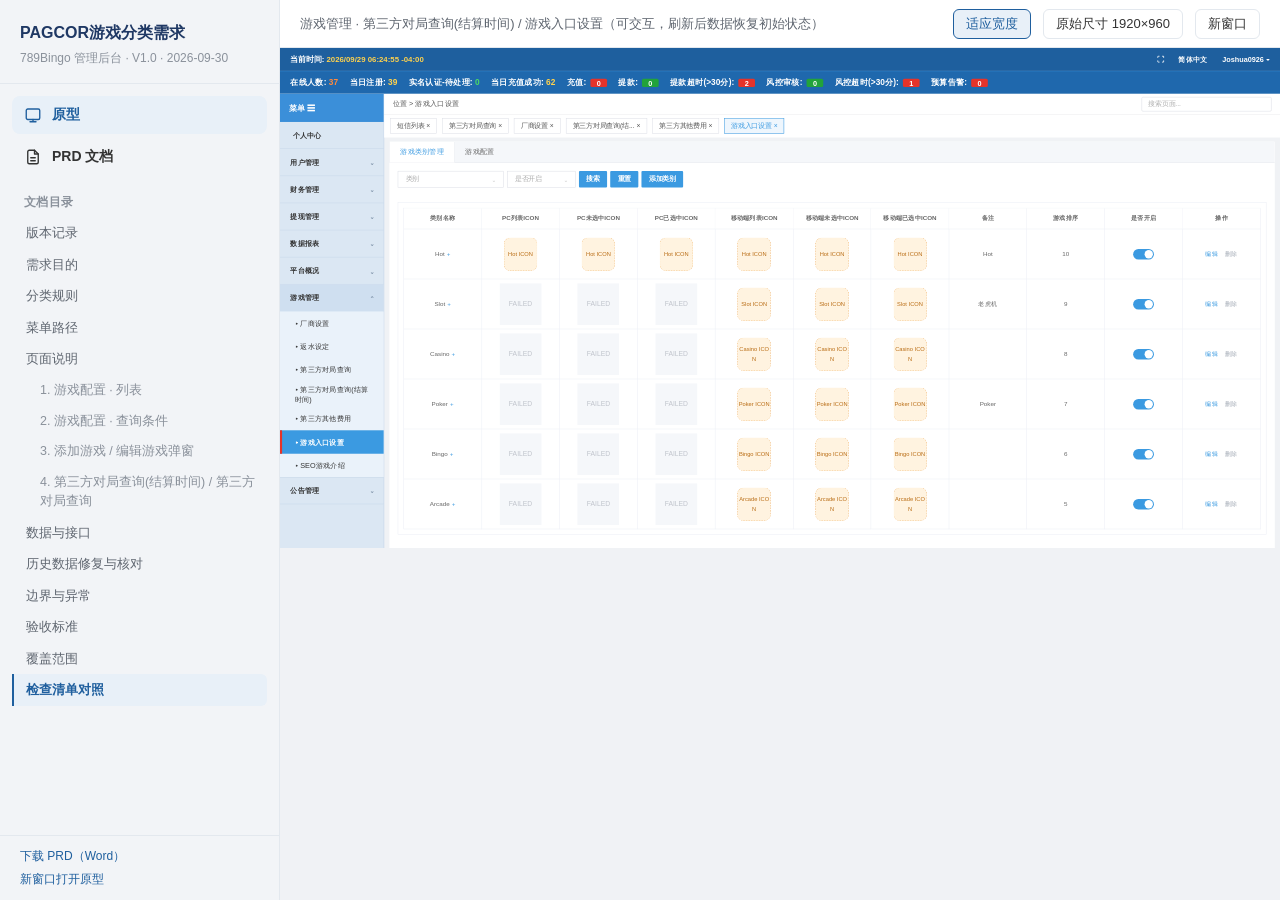
==== index.html @ 616213f1 "v1.0 创建需求" ====
<!doctype html>
<html lang="zh-CN">
<head>
<meta charset="utf-8">
<meta name="viewport" content="width=device-width, initial-scale=1">
<title>PAGCOR游戏分类需求</title>
<meta name="description" content="789Bingo · PAGCOR 游戏分类修正：可交互原型与 PRD 文档">
<link rel="stylesheet" href="assets/site.css">
</head>
<body>
<aside class="side">
  <div class="brand">
    <div class="title">PAGCOR游戏分类需求</div>
    <div class="meta">789Bingo 管理后台 · V1.0 · 2026-09-30</div>
  </div>
  <nav class="views" aria-label="切换查看">
    <a href="#prototype" data-view="prototype">
      <svg width="18" height="18" viewBox="0 0 24 24" fill="none" stroke="currentColor" stroke-width="1.8" stroke-linecap="round" stroke-linejoin="round" aria-hidden="true"><rect x="3" y="4" width="18" height="14" rx="2"></rect><path d="M8 21h8M12 18v3"></path></svg>
      原型
    </a>
    <a href="#doc" data-view="doc">
      <svg width="18" height="18" viewBox="0 0 24 24" fill="none" stroke="currentColor" stroke-width="1.8" stroke-linecap="round" stroke-linejoin="round" aria-hidden="true"><path d="M14 3H7a2 2 0 0 0-2 2v14a2 2 0 0 0 2 2h10a2 2 0 0 0 2-2V8z"></path><path d="M14 3v5h5M9 13h6M9 17h6"></path></svg>
      PRD 文档
    </a>
  </nav>
  <div class="toc-title">文档目录</div>
  <div class="toc" id="toc" aria-label="文档目录"></div>
  <div class="foot">
    <a href="docs/PAGCOR游戏分类修正%20PRD.docx" download>下载 PRD（Word）</a>
    <a href="prototype/index.html" target="_blank" rel="noopener">新窗口打开原型</a>
  </div>
</aside>
<main class="main">
  <section class="view" id="view-prototype" aria-label="原型">
    <div class="proto-bar">
      <span>游戏管理 · 第三方对局查询(结算时间) / 游戏入口设置（可交互，刷新后数据恢复初始状态）</span>
      <span class="sp"></span>
      <button type="button" id="fit-btn" class="on">适应宽度</button>
      <button type="button" id="real-btn">原始尺寸 1920×960</button>
      <a class="btn" href="prototype/index.html" target="_blank" rel="noopener">新窗口</a>
    </div>
    <iframe class="proto-frame" id="proto-frame" title="PAGCOR游戏分类需求原型" data-src="prototype/index.html"></iframe>
  </section>
  <section class="view" id="view-doc" aria-label="PRD 文档">
    <div class="doc-scroll" id="doc-scroll">
      <article class="doc" id="doc">
<h1 id="top">PAGCOR游戏分类修正 PRD</h1>
<p class="byline">2026-09-30 · Joshua</p>
<h2 id="s1">版本记录</h2>
<div class="table-wrap"><table>
<thead>
<tr class="header">
<th>日期</th>
<th>负责人</th>
<th>版本号</th>
<th>版本说明</th>
</tr>
</thead>
<tbody>
<tr class="odd">
<td>2026-09-30</td>
<td>Joshua</td>
<td>V1.0</td>
<td>创建需求</td>
</tr>
<tr class="even">
<td></td>
<td></td>
<td></td>
<td></td>
</tr>
</tbody>
</table></div>
<h2 id="s2">需求目的</h2>
<p>按 MegaXcess / PAGCOR 最新确认的规则，把游戏的平台分类（平台名称）统一为 NG / eBINGO / EGAMES 三类，并让后台、API、注单、报表、导出和 PAGCOR 报送数据使用同一份分类。</p>
<ul>
<li><strong>现状问题</strong>：系统内部分游戏的平台分类与 PAGCOR 规则不一致；后台各处写法也不统一（对局查询用 ng / E-Game / E-Bingo，三方游戏统计用 e-game / ng / e-bingo），影响 PAGCOR 审计抽成对账。</li>
<li><strong>本次目标</strong>：
<ol type="1">
<li>全量检查并修正现有游戏的平台分类；</li>
<li>在【游戏入口设置 &gt; 游戏配置】中新增「平台名称」字段、查询条件和维护入口，分类按名单自动判定、不能随意改；</li>
<li>注单、报表、导出、API 统一使用新分类，并对受影响的历史数据做修复和核对；</li>
<li>后续新增游戏按同一规则归类，避免再次出现分类错误和报表数据迁移。</li>
</ol></li>
<li><strong>原型</strong>：画布「PAGCOR游戏分类需求」，可在 Play 模式下操作全部交互。</li>
</ul>
<h2 id="s3">分类规则</h2>
<p>平台名称只有 3 个取值：<strong>NG</strong>（7 款）、<strong>eBINGO</strong>（13 款），其余符合范围的电子娱乐场游戏一律为 <strong>EGAMES</strong>。名单以 MegaXcess / PAGCOR 确认版本为准。</p>
<ul>
<li><strong>判定键</strong>：游戏厂商 + 游戏ID。命中 NG 名单 → NG；命中 eBINGO 名单 → eBINGO；都不命中 → EGAMES。不按游戏名称判定（名称可能被运营改或存在同名）。</li>
<li><strong>名单存储</strong>：作为系统配置表维护，后台只读展示；名单变更需走技术配置 + 审批，并触发一次全量校验。</li>
<li><strong>写法统一</strong>：后台、API、导出一律使用 <code>NG</code> / <code>eBINGO</code> / <code>EGAMES</code>。</li>
</ul>
<p><strong>NG 名单（7 款）</strong></p>
<div class="table-wrap"><table>
<thead>
<tr class="header">
<th>游戏ID</th>
<th>游戏名称</th>
<th>版本</th>
</tr>
</thead>
<tbody>
<tr class="odd">
<td>440</td>
<td>BOXING EXTRAVAGANZA</td>
<td>V. 1</td>
</tr>
<tr class="even">
<td>442</td>
<td>GO FOR CHAMPION</td>
<td>V. 1</td>
</tr>
<tr class="odd">
<td>241</td>
<td>KENO</td>
<td>V. 1</td>
</tr>
<tr class="even">
<td>272</td>
<td>KENO BONUS NUMBER</td>
<td>V. 1</td>
</tr>
<tr class="odd">
<td>274</td>
<td>KENO EXTRA BET</td>
<td>V. 1</td>
</tr>
<tr class="even">
<td>273</td>
<td>KENO SUPER CHANCE</td>
<td>V. 1</td>
</tr>
<tr class="odd">
<td>111</td>
<td>NUMBER KING</td>
<td>V. 1</td>
</tr>
</tbody>
</table></div>
<p><strong>eBINGO 名单（13 款）</strong></p>
<div class="table-wrap"><table>
<thead>
<tr class="header">
<th>游戏ID</th>
<th>游戏名称</th>
</tr>
</thead>
<tbody>
<tr class="odd">
<td>177</td>
<td>BINGO ADVENTURE</td>
</tr>
<tr class="even">
<td>148</td>
<td>BINGO CARNAVAL</td>
</tr>
<tr class="odd">
<td>149</td>
<td>CALACA BINGO</td>
</tr>
<tr class="even">
<td>216</td>
<td>CANDYLAND BINGO</td>
</tr>
<tr class="odd">
<td>139</td>
<td>FORTUNE BINGO</td>
</tr>
<tr class="even">
<td>178</td>
<td>GO GOAL BINGO</td>
</tr>
<tr class="odd">
<td>122</td>
<td>IRICH BINGO</td>
</tr>
<tr class="even">
<td>174</td>
<td>JACKPOT BINGO</td>
</tr>
<tr class="odd">
<td>150</td>
<td>LUCKY BINGO</td>
</tr>
<tr class="even">
<td>217</td>
<td>MAGIC LAMP BINGO</td>
</tr>
<tr class="odd">
<td>195</td>
<td>PEARLS OF BINGO</td>
</tr>
<tr class="even">
<td>151</td>
<td>SUPER BINGO</td>
</tr>
<tr class="odd">
<td>173</td>
<td>WEST HUNTER BINGO</td>
</tr>
</tbody>
</table></div>
<p>名单未注明所属厂商；按上述判定键（游戏厂商 + 游戏ID）逐条核对后写入名单配置表。</p>
<h2 id="s4">菜单路径</h2>
<p>本次改动集中在【游戏管理】，并联动【数据报表】下供 PAGCOR 审计使用的报表。</p>
<div class="table-wrap"><table>
<thead>
<tr class="header">
<th>菜单路径</th>
<th>改动点</th>
<th>原型</th>
</tr>
</thead>
<tbody>
<tr class="odd">
<td>游戏管理 → 游戏入口设置 → 游戏配置</td>
<td>列表新增「平台名称」列与异常标记；查询新增「平台名称」；新增「仅看分类异常」「PAGCOR分类名单」</td>
<td>有</td>
</tr>
<tr class="even">
<td>游戏管理 → 游戏入口设置 → 游戏配置 → 添加游戏 / 编辑</td>
<td>弹窗新增必填项「平台名称」，按名单自动带出并校验</td>
<td>有</td>
</tr>
<tr class="odd">
<td>游戏管理 → 第三方对局查询(结算时间)</td>
<td>「平台名称」查询项与列表列改用 NG / eBINGO / EGAMES，去掉 Special Game</td>
<td>有</td>
</tr>
<tr class="even">
<td>游戏管理 → 第三方对局查询</td>
<td>同上（按下注时间查询的版本）</td>
<td>无，按结算时间页同步改</td>
</tr>
<tr class="odd">
<td>数据报表 → 三方游戏统计（e-game / ng / e-bingo）</td>
<td>三张报表改名为 EGAMES / NG / eBINGO，取数改为按游戏平台名称</td>
<td>无</td>
</tr>
<tr class="even">
<td>数据报表 → 三方游戏报表（新）、报表下载</td>
<td>平台分类口径与导出字段同步</td>
<td>无</td>
</tr>
<tr class="odd">
<td>平台概况 → 用户数据 → 游戏厂商数据</td>
<td>如有按平台分类的统计，同步口径</td>
<td>无</td>
</tr>
</tbody>
</table></div>
<h2 id="s5">页面说明</h2>
<h3 id="s5-1">1. 游戏配置 · 列表</h3>
<ul>
<li><strong>新增列「平台名称」</strong>：放在「游戏类别」之后，用色块标签显示 NG / eBINGO / EGAMES。</li>
<li><strong>分类异常标记</strong>：当前分类与名单判定结果不一致时，单元格标红，显示「分类异常 应为 X」。上线并完成数据修复后，正常情况下不应再出现。</li>
<li><strong>「仅看分类异常 (N)」按钮</strong>：点击后列表只显示异常游戏，N 为全量异常数（不受分页影响）；再点一次取消。用于上线后的全量检查和日常巡检。</li>
<li><strong>「PAGCOR分类名单」按钮</strong>：打开只读弹窗，展示 NG 7 款、eBINGO 13 款名单及说明「名单外一律为 EGAMES」。</li>
<li><strong>排序与分页</strong>：沿用现有逻辑。</li>
</ul>
<h3 id="s5-2">2. 游戏配置 · 查询条件</h3>
<ul>
<li><strong>新增「平台名称」下拉</strong>：放在「游戏类别」之后，选项为 平台名称（全部，默认）/ NG / eBINGO / EGAMES，单选。</li>
<li><strong>搜索 / 重置</strong>：点「搜索」后才生效；「重置」清空该条件。与其他查询条件是“且”的关系。</li>
<li><strong>无结果</strong>：显示「暂无数据」。</li>
</ul>
<h3 id="s5-3">3. 添加游戏 / 编辑游戏弹窗</h3>
<p>两个弹窗字段相同；点「添加游戏」弹出空表单，点列表「编辑」弹出带出该行数据的表单。除「平台名称」外，其余字段沿用现有逻辑。</p>
<div class="table-wrap"><table>
<thead>
<tr class="header">
<th>字段</th>
<th>必填</th>
<th>规则</th>
</tr>
</thead>
<tbody>
<tr class="odd">
<td>平台名称（新增）</td>
<td>是</td>
<td>下拉：NG / eBINGO / EGAMES，放在「游戏类别」之后</td>
</tr>
<tr class="even">
<td>自动带出</td>
<td>—</td>
<td>选择游戏厂商、填写游戏ID后，按名单自动带出平台名称</td>
</tr>
<tr class="odd">
<td>选项限制</td>
<td>—</td>
<td>名单内游戏只能选对应分类；名单外游戏只能选 EGAMES；其他选项置灰不可选</td>
</tr>
<tr class="even">
<td>不一致提示</td>
<td>—</td>
<td>编辑历史数据时，若当前分类与名单不符，字段下红字提示「当前分类与PAGCOR分类名单不一致，该游戏应为 X」，不改对不能保存</td>
</tr>
<tr class="odd">
<td>字段说明</td>
<td>—</td>
<td>灰字：按「游戏厂商 + 游戏ID」对照PAGCOR分类名单自动带出：名单内游戏只能选对应分类，名单外游戏只能选EGAMES</td>
</tr>
<tr class="even">
<td>未选提示</td>
<td>—</td>
<td>点「确定」时为空：「请选择平台名称」</td>
</tr>
</tbody>
</table></div>
<ul>
<li><strong>保存后</strong>：提示「添加成功 / 编辑成功」，列表刷新，更新时间取保存时间（后台显示 −04:00）。</li>
<li><strong>服务端兼底</strong>：前端限制之外，接口必须再校验一次；不符合名单的分类直接拒绝，返回明确错误码。</li>
</ul>
<h3 id="s5-4">4. 第三方对局查询(结算时间) / 第三方对局查询</h3>
<ul>
<li><strong>查询项「平台名称」</strong>：选项改为 平台名称（全部）/ NG / eBINGO / EGAMES，去掉 Special Game。</li>
<li><strong>列表列「平台名称」</strong>：显示注单上记录的平台分类，写法同上。</li>
<li><strong>导出</strong>：导出文件中的平台名称与页面一致。</li>
</ul>
<h2 id="s6">数据与接口</h2>
<p>分类只有一个来源：名单配置表。游戏表存判定结果，注单存结算时的分类快照，报表、导出、PAGCOR 数据都从注单快照取数，不再各自维护游戏清单。字段名为建议，以技术方案为准。</p>
<div class="table-wrap"><table>
<thead>
<tr class="header">
<th>对象</th>
<th>改动</th>
</tr>
</thead>
<tbody>
<tr class="odd">
<td>名单配置表（新增）</td>
<td>如 <code>pagcor_game_category_list</code>：厂商编码、游戏ID、游戏名称、版本、分类（NG / eBINGO）、生效时间、状态。只存 NG / eBINGO，不在表内即 EGAMES</td>
</tr>
<tr class="even">
<td>游戏表</td>
<td>新增 <code>platform_category</code>，枚举 NG / eBINGO / EGAMES，非空；新增、编辑、厂商同步入库时都按名单计算</td>
</tr>
<tr class="odd">
<td>厂商游戏同步任务</td>
<td>新游戏入库自动判定，不在名单内默认 EGAMES；不允许出现空值</td>
</tr>
<tr class="even">
<td>注单（第三方对局）</td>
<td>新增 <code>platform_category</code> 快照，结算写入时取游戏当前分类；替换原「平台名称」的 ng / e-game / e-bingo / Special Game 取值</td>
</tr>
<tr class="odd">
<td>后台接口</td>
<td>游戏列表、游戏详情、注单查询返回 <code>platform_category</code>，并支持按它筛选；保存游戏接口服务端校验分类</td>
</tr>
<tr class="even">
<td>对外 / 前台 API</td>
<td>涉及游戏分类的字段统一为 NG / eBINGO / EGAMES，需技术排查全部调用方</td>
</tr>
<tr class="odd">
<td>三方游戏统计（e-game / ng / e-bingo）</td>
<td>改为按注单 <code>platform_category</code> 分三张表统计；字段口径不变（游戏类型、供应商、投注、派彩、审计费用，默认真实用户，金额 2 位小数，CSV 进【报表下载】）</td>
</tr>
<tr class="even">
<td>导出</td>
<td>所有带平台名称的导出文件同步新写法</td>
</tr>
<tr class="odd">
<td>缓存</td>
<td>游戏分类、名单有缓存的，变更后主动刷新</td>
</tr>
</tbody>
</table></div>
<ul>
<li><strong>注单要存快照</strong>：名单以后可能调整，存快照可保证已报送的 PAGCOR 数据能复现。名单变更是否追溯历史注单，每次单独评审。</li>
<li><strong>游戏类别不动</strong>：「游戏类别」（Hot / Slot / Bingo 等，用于前台入口）与「平台名称」（PAGCOR 分类）是两个独立字段，本次不改前者。</li>
</ul>
<h2 id="s7">历史数据修复与核对</h2>
<p>上线后先修游戏配置，再按确认的范围回刷注单和报表，最后与 MegaXcess / PAGCOR 对账。每一步都要留存修改前后清单。</p>
<ol type="1">
<li><strong>全量检查</strong>：导出全部游戏的「厂商 + 游戏ID + 游戏名称 + 当前分类 + 名单判定分类」，列出不一致清单，交产品和运营确认。</li>
<li><strong>名单核对</strong>：确认 7 款 NG、13 款 eBINGO 在系统内都能找到对应游戏；找不到的单独列出，不能默认跳过。</li>
<li><strong>修正游戏配置</strong>：按名单批量更新游戏表 <code>platform_category</code>，其余全部置为 EGAMES；记录操作日志。</li>
<li><strong>回刷注单</strong>：对确认范围内的历史注单重算分类快照；起始日期由产品与技术确认。</li>
<li><strong>重生成报表</strong>：重新生成受影响区间的三方游戏统计（NG / eBINGO / EGAMES），旧文件保留不覆盖。</li>
<li><strong>对账</strong>：按天、按分类比对修复前后的投注、派彩、审计费用；三类合计应保持不变，只是在分类之间转移。差异清单交财务 / 合规与 MegaXcess 确认。</li>
</ol>
<ul>
<li><strong>报表口径</strong>：按本地时区 UTC+8 自然日（0:00:00–23:59:59）统计，过滤测试用户（Test 前缀），金额保留 2 位小数。</li>
<li><strong>执行方式</strong>：脚本先在 QA 环境跑一遍，结果确认后再上生产；生产执行选低峰时段，并准备回滚脚本。</li>
</ul>
<h2 id="s8">边界与异常</h2>
<div class="table-wrap"><table>
<thead>
<tr class="header">
<th>场景</th>
<th>处理</th>
</tr>
</thead>
<tbody>
<tr class="odd">
<td>游戏ID在名单内，但厂商不是名单对应厂商</td>
<td>不命中，归 EGAMES；判定必须是「厂商 + 游戏ID」同时匹配</td>
</tr>
<tr class="even">
<td>同名但游戏ID不同（如不同版本）</td>
<td>按游戏ID判定；NG 名单标注 V. 1，后续新版本默认 EGAMES，需名单更新才归 NG</td>
</tr>
<tr class="odd">
<td>运营改了游戏名称</td>
<td>不影响分类</td>
</tr>
<tr class="even">
<td>编辑游戏时改了厂商或游戏ID</td>
<td>重新按名单判定并带出平台名称</td>
</tr>
<tr class="odd">
<td>打开分类错误的历史游戏编辑</td>
<td>红字提示应为 X，改对才能保存</td>
</tr>
<tr class="even">
<td>绕过前端直接调接口保存错误分类</td>
<td>服务端拒绝并返回错误码</td>
</tr>
<tr class="odd">
<td>厂商同步新游戏时名单表不可用</td>
<td>不写空值；该游戏暂不入库或标记待处理并告警，技术选定其一</td>
</tr>
<tr class="even">
<td>已停用 / 已删除的游戏</td>
<td>同样修正分类，历史注单仍需正确归类</td>
</tr>
<tr class="odd">
<td>跨日注单（下注与结算不在同一天）</td>
<td>快照以结算写入时为准，报表按现有口径归日</td>
</tr>
<tr class="even">
<td>名单日后变更</td>
<td>技术配置 + 审批后生效；触发全量校验；是否追溯历史注单单独评审</td>
</tr>
<tr class="odd">
<td>平台名称筛选与「仅看分类异常」同时使用</td>
<td>两个条件同时生效（“且”）</td>
</tr>
</tbody>
</table></div>
<h2 id="s9">验收标准</h2>
<ul class="task-list">
<li><label><input type="checkbox" />游戏配置中恰好 7 款游戏为 NG、13 款为 eBINGO，与名单逐条一致；其余游戏全部为 EGAMES，没有空值。</label></li>
<li><label><input type="checkbox" />修复完成后，「仅看分类异常」数量为 0。</label></li>
<li><label><input type="checkbox" />按平台名称筛选，列表只显示对应分类的游戏；重置后恢复全部。</label></li>
<li><label><input type="checkbox" />添加游戏时，选厂商、填游戏ID后自动带出平台名称；名单内游戏选不了其他分类，名单外游戏只能选 EGAMES。</label></li>
<li><label><input type="checkbox" />编辑分类错误的历史游戏时出现红字提示，不改对无法保存；改对后列表同步更新。</label></li>
<li><label><input type="checkbox" />直接调用保存接口提交错误分类被拒绝。</label></li>
<li><label><input type="checkbox" />厂商新同步的游戏自动得到正确分类。</label></li>
<li><label><input type="checkbox" />对局查询（下注时间 / 结算时间）的平台名称选项为 NG / eBINGO / EGAMES，没有 Special Game；列表和导出一致。</label></li>
<li><label><input type="checkbox" />三方游戏统计三张报表按新分类取数；修复前后同一天三类合计的投注、派彩、审计费用不变。</label></li>
<li><label><input type="checkbox" />后台、API、注单、报表、导出的分类写法全部为 NG / eBINGO / EGAMES。</label></li>
<li><label><input type="checkbox" />涉及的数据修改和游戏编辑都有操作日志（操作账号、时间、修改前后值）。</label></li>
</ul>
<h2 id="s10">覆盖范围</h2>
<ul>
<li><strong>管理后台</strong>（PC）：游戏配置、对局查询、三方游戏统计及相关导出。</li>
<li><strong>服务端</strong>：名单配置、游戏表、厂商同步、注单、报表任务、API。</li>
<li><strong>C 端</strong>（H5 / PC / PWA / Android APP / iOS / Maya · Glife 小程序）：无页面改动，前台游戏入口仍按「游戏类别」展示。若前台接口返回了分类字段，需确认没有依赖旧取值。</li>
<li><strong>代理后台</strong>：如报表按平台分类统计，需同步口径（待确认）。</li>
</ul>
<h2 id="s11">检查清单对照</h2>
<p>对照知识库第 18 章检查清单：本需求涉及合规、报表、时区、数据查询、操作日志与权限、覆盖端 6 项；不涉及 KYC、账号状态、活动配置、营销费用、账变通知、流水提现、充值渠道、风控。</p>
<div class="table-wrap"><table>
<thead>
<tr class="header">
<th>检查项</th>
<th>本需求的处理</th>
</tr>
</thead>
<tbody>
<tr class="odd">
<td>1 覆盖端</td>
<td>仅后台 + 服务端，C 端无页面改动</td>
</tr>
<tr class="even">
<td>3 NDRP / PAGCOR 合规</td>
<td>核心：分类需与 MegaXcess / PAGCOR 名单一致，影响审计抽成报表</td>
</tr>
<tr class="odd">
<td>11 时区与时间</td>
<td>报表按 UTC+8 自然日；后台显示时间为 −04:00</td>
</tr>
<tr class="even">
<td>12 数据查询</td>
<td>查询最长 31 天、导出走【报表下载】、过滤测试用户、金额 2 位小数，沿用现有规则</td>
</tr>
<tr class="odd">
<td>13 操作日志与权限</td>
<td>游戏编辑、批量修复记入【日志管理 &gt; 操作日志】；名单只读，后台无修改入口；PAGCOR 权限菜单是否需要看到名单待确认</td>
</tr>
<tr class="even">
<td>15 原型规范</td>
<td>已写菜单路径、页面说明、边界与异常、验收标准；无 C 端文案；无需 UI 设计</td>
</tr>
</tbody>
</table></div>

      </article>
    </div>
  </section>
</main>
<script src="assets/site.js"></script>
</body>
</html>
---- assets/site.css ----
:root {
  --side-w: 280px;
  --ink: #333333;
  --ink-2: #5f6670;
  --ink-3: #8a919b;
  --line: #e3e8ee;
  --bg: #f6f7f9;
  --paper: #ffffff;
  --side-bg: #f2f4f7;
  --accent: #1f5f9e;
  --accent-soft: #e8f0f8;
  --h1: #1f3864;
  --h2: #1f4e79;
  --h3: #2e5c8a;
}
* { box-sizing: border-box; }
html, body { margin: 0; height: 100%; }
body {
  font-family: "Microsoft YaHei", "PingFang SC", "Hiragino Sans GB", "Noto Sans SC", sans-serif;
  color: var(--ink); background: var(--bg);
  -webkit-font-smoothing: antialiased;
}
a { color: var(--accent); }

/* 固定左侧栏 */
.side {
  position: fixed; top: 0; left: 0; bottom: 0; width: var(--side-w);
  background: var(--side-bg); border-right: 1px solid var(--line);
  display: flex; flex-direction: column; z-index: 10;
}
.side .brand { padding: 22px 20px 16px; border-bottom: 1px solid var(--line); }
.side .brand .title { font-size: 16px; font-weight: 700; color: var(--h1); line-height: 1.4; }
.side .brand .meta { font-size: 12px; color: var(--ink-3); margin-top: 6px; }
.side nav.views { padding: 12px 12px 4px; display: flex; flex-direction: column; gap: 4px; }
.side nav.views a {
  display: flex; align-items: center; gap: 10px; padding: 10px 12px; border-radius: 8px;
  text-decoration: none; color: var(--ink); font-size: 14px; font-weight: 600;
}
.side nav.views a:hover { background: #e8ecf1; }
.side nav.views a.on { background: var(--accent-soft); color: var(--accent); }
.side nav.views svg { flex-shrink: 0; }
.side .toc-title { padding: 14px 24px 6px; font-size: 12px; color: var(--ink-3); font-weight: 700; letter-spacing: .04em; }
.side .toc { flex: 1; overflow-y: auto; padding: 0 12px 16px; }
.side .toc a {
  display: block; padding: 6px 12px; border-left: 2px solid transparent; text-decoration: none;
  color: var(--ink-2); font-size: 13px; line-height: 1.5; border-radius: 0 6px 6px 0;
}
.side .toc a.l3 { padding-left: 26px; font-size: 12.5px; color: var(--ink-3); }
.side .toc a:hover { background: #e8ecf1; color: var(--ink); }
.side .toc a.on { border-left-color: var(--accent); color: var(--accent); background: var(--accent-soft); font-weight: 600; }
.side .foot { border-top: 1px solid var(--line); padding: 12px 20px; font-size: 12px; color: var(--ink-3); display: flex; flex-direction: column; gap: 6px; }
.side .foot a { text-decoration: none; }

/* 右侧内容 */
.main { margin-left: var(--side-w); height: 100%; }
.view { display: none; height: 100%; }
.view.on { display: flex; flex-direction: column; }

/* 原型视图 */
.proto-bar {
  height: 48px; flex-shrink: 0; background: var(--paper); border-bottom: 1px solid var(--line);
  display: flex; align-items: center; gap: 12px; padding: 0 20px; font-size: 13px; color: var(--ink-2);
}
.proto-bar .sp { flex: 1; }
.proto-bar button, .proto-bar a.btn {
  height: 30px; padding: 0 12px; border: 1px solid var(--line); background: var(--paper); border-radius: 6px;
  font: inherit; color: var(--ink); cursor: pointer; text-decoration: none; display: inline-flex; align-items: center;
}
.proto-bar button.on { border-color: var(--accent); color: var(--accent); background: var(--accent-soft); }
.proto-frame { flex: 1; border: 0; width: 100%; background: #e9ecf0; }

/* 文档视图 */
.doc-scroll { flex: 1; overflow-y: auto; position: relative; }
.doc {
  max-width: 900px; margin: 32px auto 80px; background: var(--paper); border: 1px solid var(--line);
  border-radius: 10px; padding: 48px 56px 64px; font-size: 15px; line-height: 1.8;
}
.doc h1 { font-size: 28px; color: var(--h1); font-weight: 700; margin: 0 0 6px; line-height: 1.35; }
.doc .byline { color: var(--ink-3); font-size: 13px; margin: 0 0 28px; }
.doc h2 {
  font-size: 20px; color: var(--h2); font-weight: 700; margin: 40px 0 14px; padding-bottom: 8px;
  border-bottom: 1px solid var(--line); scroll-margin-top: 24px;
}
.doc h3 { font-size: 16.5px; color: var(--h3); font-weight: 700; margin: 26px 0 10px; scroll-margin-top: 24px; }
.doc p { margin: 0 0 12px; }
.doc p > strong:only-child { color: var(--h3); }
.doc strong { color: #222; font-weight: 700; }
.doc ul, .doc ol { margin: 0 0 14px; padding-left: 24px; }
.doc li { margin: 4px 0; }
.doc li > ul, .doc li > ol { margin: 4px 0 6px; }
.doc ul.task-list { list-style: none; padding-left: 4px; }
.doc ul.task-list li { display: flex; gap: 10px; align-items: flex-start; }
.doc ul.task-list input { margin-top: 7px; accent-color: var(--accent); }
.doc code { font-family: "Microsoft YaHei", Consolas, monospace; font-size: .92em; color: #0b5cad; background: #f1f5fa; padding: 1px 6px; border-radius: 4px; }
.doc .table-wrap { overflow-x: auto; margin: 6px 0 18px; border: 1px solid var(--line); border-radius: 8px; }
.doc table { border-collapse: collapse; width: 100%; font-size: 13.5px; line-height: 1.6; }
.doc th { background: #e8f0f8; color: var(--h1); font-weight: 700; text-align: left; }
.doc th, .doc td { padding: 9px 14px; border-bottom: 1px solid var(--line); vertical-align: top; }
.doc tbody tr:nth-child(even) td { background: #f8fafc; }
.doc tbody tr:last-child td { border-bottom: 0; }
.doc tbody tr:hover td { background: #f1f6fb; }

@media (max-width: 900px) {
  :root { --side-w: 220px; }
  .doc { margin: 16px; padding: 28px 22px 40px; }
}
@media print {
  .side, .proto-bar { display: none; }
  .main { margin: 0; }
  .doc { border: 0; margin: 0; max-width: none; }
}
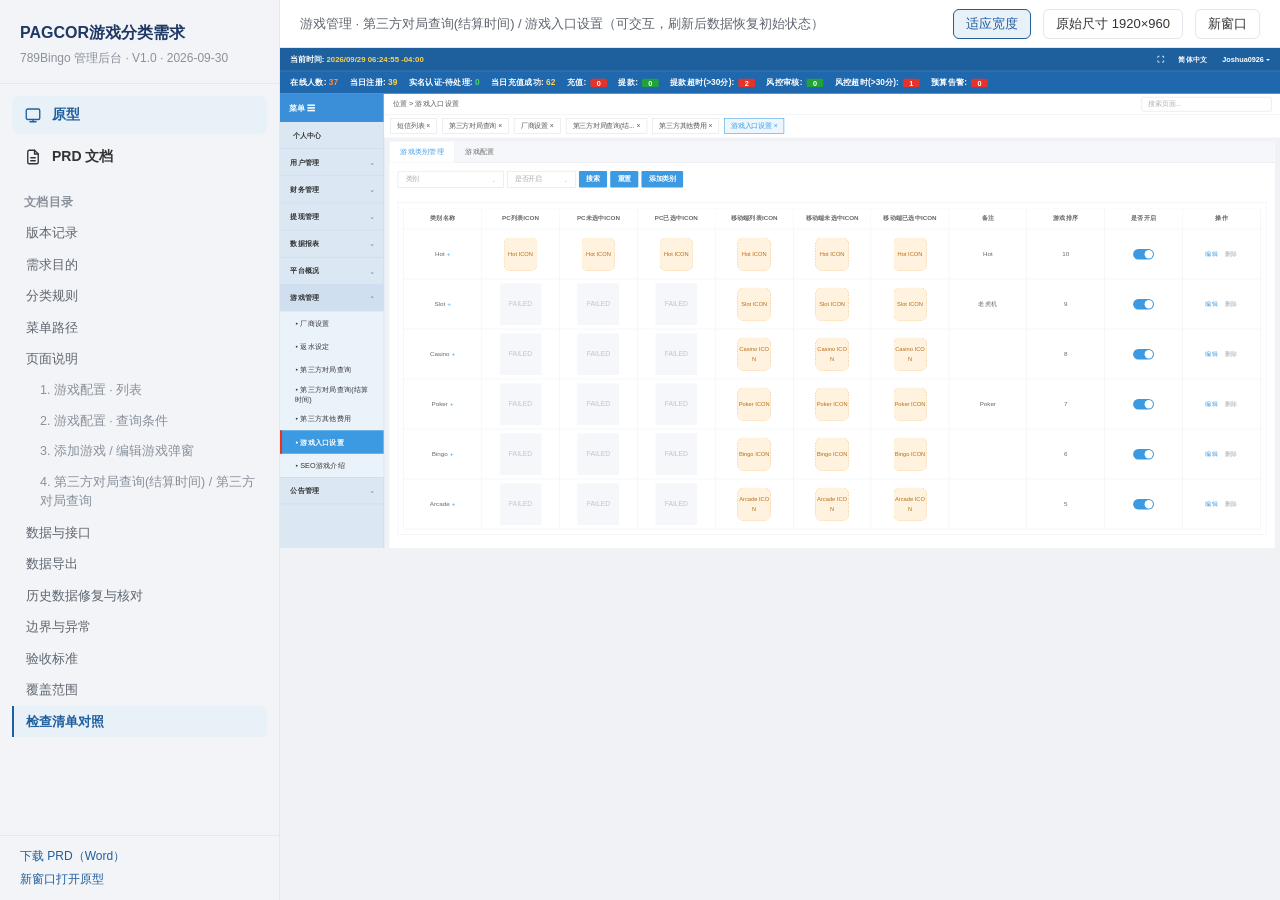
==== commit 6f09f8bf: "v1.0 优化最初版" ====
--- a/index.html
+++ b/index.html
@@ -78,7 +78,7 @@
 <li><strong>本次目标</strong>：
 <ol type="1">
 <li>全量检查并修正现有游戏的平台分类；</li>
-<li>在【游戏入口设置 &gt; 游戏配置】中新增「平台名称」字段、查询条件和维护入口，分类按名单自动判定、不能随意改；</li>
+<li>在【游戏入口设置 &gt; 游戏配置】中新增「平台名称」字段和查询条件，分类按名单自动判定、不能随意改；</li>
 <li>注单、报表、导出、API 统一使用新分类，并对受影响的历史数据做修复和核对；</li>
 <li>后续新增游戏按同一规则归类，避免再次出现分类错误和报表数据迁移。</li>
 </ol></li>
@@ -88,120 +88,179 @@
 <p>平台名称只有 3 个取值：<strong>NG</strong>（7 款）、<strong>eBINGO</strong>（13 款），其余符合范围的电子娱乐场游戏一律为 <strong>EGAMES</strong>。名单以 MegaXcess / PAGCOR 确认版本为准。</p>
 <ul>
 <li><strong>判定键</strong>：游戏厂商 + 游戏ID。命中 NG 名单 → NG；命中 eBINGO 名单 → eBINGO；都不命中 → EGAMES。不按游戏名称判定（名称可能被运营改或存在同名）。</li>
-<li><strong>名单存储</strong>：作为系统配置表维护，后台只读展示；名单变更需走技术配置 + 审批，并触发一次全量校验。</li>
+<li><strong>名单存储</strong>：作为系统配置表维护，后台不提供修改入口；名单变更需走技术配置 + 审批，并触发一次全量校验。</li>
 <li><strong>写法统一</strong>：后台、API、导出一律使用 <code>NG</code> / <code>eBINGO</code> / <code>EGAMES</code>。</li>
 </ul>
 <p><strong>NG 名单（7 款）</strong></p>
 <div class="table-wrap"><table>
 <thead>
 <tr class="header">
+<th>游戏大类</th>
+<th>游戏名称</th>
 <th>游戏ID</th>
+<th>版本</th>
+<th>平台名称</th>
+</tr>
+</thead>
+<tbody>
+<tr class="odd">
+<td>NUMERIC GAMES</td>
+<td>BOXING EXTRAVAGANZA</td>
+<td>440</td>
+<td>V. 1</td>
+<td>NG</td>
+</tr>
+<tr class="even">
+<td>NUMERIC GAMES</td>
+<td>GO FOR CHAMPION</td>
+<td>442</td>
+<td>V. 1</td>
+<td>NG</td>
+</tr>
+<tr class="odd">
+<td>NUMERIC GAMES</td>
+<td>KENO</td>
+<td>241</td>
+<td>V. 1</td>
+<td>NG</td>
+</tr>
+<tr class="even">
+<td>NUMERIC GAMES</td>
+<td>KENO BONUS NUMBER</td>
+<td>272</td>
+<td>V. 1</td>
+<td>NG</td>
+</tr>
+<tr class="odd">
+<td>NUMERIC GAMES</td>
+<td>KENO EXTRA BET</td>
+<td>274</td>
+<td>V. 1</td>
+<td>NG</td>
+</tr>
+<tr class="even">
+<td>NUMERIC GAMES</td>
+<td>KENO SUPER CHANCE</td>
+<td>273</td>
+<td>V. 1</td>
+<td>NG</td>
+</tr>
+<tr class="odd">
+<td>NUMERIC GAMES</td>
+<td>NUMBER KING</td>
+<td>111</td>
+<td>V. 1</td>
+<td>NG</td>
+</tr>
+</tbody>
+</table></div>
+<p><strong>eBINGO 名单（13 款）</strong></p>
+<div class="table-wrap"><table>
+<thead>
+<tr class="header">
+<th>游戏大类</th>
 <th>游戏名称</th>
+<th>游戏ID</th>
 <th>版本</th>
-</tr>
-</thead>
-<tbody>
-<tr class="odd">
-<td>440</td>
-<td>BOXING EXTRAVAGANZA</td>
-<td>V. 1</td>
-</tr>
-<tr class="even">
-<td>442</td>
-<td>GO FOR CHAMPION</td>
-<td>V. 1</td>
-</tr>
-<tr class="odd">
-<td>241</td>
-<td>KENO</td>
-<td>V. 1</td>
-</tr>
-<tr class="even">
-<td>272</td>
-<td>KENO BONUS NUMBER</td>
-<td>V. 1</td>
-</tr>
-<tr class="odd">
-<td>274</td>
-<td>KENO EXTRA BET</td>
-<td>V. 1</td>
-</tr>
-<tr class="even">
-<td>273</td>
-<td>KENO SUPER CHANCE</td>
-<td>V. 1</td>
-</tr>
-<tr class="odd">
-<td>111</td>
-<td>NUMBER KING</td>
-<td>V. 1</td>
-</tr>
-</tbody>
-</table></div>
-<p><strong>eBINGO 名单（13 款）</strong></p>
-<div class="table-wrap"><table>
-<thead>
-<tr class="header">
-<th>游戏ID</th>
-<th>游戏名称</th>
-</tr>
-</thead>
-<tbody>
-<tr class="odd">
+<th>平台名称</th>
+</tr>
+</thead>
+<tbody>
+<tr class="odd">
+<td>eBINGO GAMES</td>
+<td>BINGO ADVENTURE</td>
 <td>177</td>
-<td>BINGO ADVENTURE</td>
-</tr>
-<tr class="even">
+<td>V. 1</td>
+<td>eBINGO</td>
+</tr>
+<tr class="even">
+<td>eBINGO GAMES</td>
+<td>BINGO CARNAVAL</td>
 <td>148</td>
-<td>BINGO CARNAVAL</td>
-</tr>
-<tr class="odd">
+<td>V. 1</td>
+<td>eBINGO</td>
+</tr>
+<tr class="odd">
+<td>eBINGO GAMES</td>
+<td>CALACA BINGO</td>
 <td>149</td>
-<td>CALACA BINGO</td>
-</tr>
-<tr class="even">
+<td>V. 1</td>
+<td>eBINGO</td>
+</tr>
+<tr class="even">
+<td>eBINGO GAMES</td>
+<td>CANDYLAND BINGO</td>
 <td>216</td>
-<td>CANDYLAND BINGO</td>
-</tr>
-<tr class="odd">
+<td>V. 1</td>
+<td>eBINGO</td>
+</tr>
+<tr class="odd">
+<td>eBINGO GAMES</td>
+<td>FORTUNE BINGO</td>
 <td>139</td>
-<td>FORTUNE BINGO</td>
-</tr>
-<tr class="even">
+<td>V. 1</td>
+<td>eBINGO</td>
+</tr>
+<tr class="even">
+<td>eBINGO GAMES</td>
+<td>GO GOAL BINGO</td>
 <td>178</td>
-<td>GO GOAL BINGO</td>
-</tr>
-<tr class="odd">
+<td>V. 1</td>
+<td>eBINGO</td>
+</tr>
+<tr class="odd">
+<td>eBINGO GAMES</td>
+<td>IRICH BINGO</td>
 <td>122</td>
-<td>IRICH BINGO</td>
-</tr>
-<tr class="even">
+<td>V. 1</td>
+<td>eBINGO</td>
+</tr>
+<tr class="even">
+<td>eBINGO GAMES</td>
+<td>JACKPOT BINGO</td>
 <td>174</td>
-<td>JACKPOT BINGO</td>
-</tr>
-<tr class="odd">
+<td>V. 1</td>
+<td>eBINGO</td>
+</tr>
+<tr class="odd">
+<td>eBINGO GAMES</td>
+<td>LUCKY BINGO</td>
 <td>150</td>
-<td>LUCKY BINGO</td>
-</tr>
-<tr class="even">
+<td>V. 1</td>
+<td>eBINGO</td>
+</tr>
+<tr class="even">
+<td>eBINGO GAMES</td>
+<td>MAGIC LAMP BINGO</td>
 <td>217</td>
-<td>MAGIC LAMP BINGO</td>
-</tr>
-<tr class="odd">
+<td>V. 1</td>
+<td>eBINGO</td>
+</tr>
+<tr class="odd">
+<td>eBINGO GAMES</td>
+<td>PEARLS OF BINGO</td>
 <td>195</td>
-<td>PEARLS OF BINGO</td>
-</tr>
-<tr class="even">
+<td>V. 1</td>
+<td>eBINGO</td>
+</tr>
+<tr class="even">
+<td>eBINGO GAMES</td>
+<td>SUPER BINGO</td>
 <td>151</td>
-<td>SUPER BINGO</td>
-</tr>
-<tr class="odd">
+<td>V. 1</td>
+<td>eBINGO</td>
+</tr>
+<tr class="odd">
+<td>eBINGO GAMES</td>
+<td>WEST HUNTER BINGO</td>
 <td>173</td>
-<td>WEST HUNTER BINGO</td>
+<td>V. 1</td>
+<td>eBINGO</td>
 </tr>
 </tbody>
 </table></div>
 <p>名单未注明所属厂商；按上述判定键（游戏厂商 + 游戏ID）逐条核对后写入名单配置表。</p>
+<p>两份名单已按 MegaXcess / PAGCOR 提供的清单逐条复核：游戏名称、游戏ID 均一致，两类游戏版本均为 V. 1；NG 对应游戏大类 NUMERIC GAMES，eBINGO 对应 eBINGO GAMES。</p>
 <h2 id="s4">菜单路径</h2>
 <p>本次改动集中在【游戏管理】，并联动【数据报表】下供 PAGCOR 审计使用的报表。</p>
 <div class="table-wrap"><table>
@@ -215,7 +274,7 @@
 <tbody>
 <tr class="odd">
 <td>游戏管理 → 游戏入口设置 → 游戏配置</td>
-<td>列表新增「平台名称」列与异常标记；查询新增「平台名称」；新增「仅看分类异常」「PAGCOR分类名单」</td>
+<td>列表新增「平台名称」列与异常标记；查询新增「平台名称」</td>
 <td>有</td>
 </tr>
 <tr class="even">
@@ -225,7 +284,7 @@
 </tr>
 <tr class="odd">
 <td>游戏管理 → 第三方对局查询(结算时间)</td>
-<td>「平台名称」查询项与列表列改用 NG / eBINGO / EGAMES，去掉 Special Game</td>
+<td>「平台名称」查询项与列表列改用 NG / eBINGO / EGAMES，去掉 Special Game，导出同步</td>
 <td>有</td>
 </tr>
 <tr class="even">
@@ -255,8 +314,6 @@
 <ul>
 <li><strong>新增列「平台名称」</strong>：放在「游戏类别」之后，用色块标签显示 NG / eBINGO / EGAMES。</li>
 <li><strong>分类异常标记</strong>：当前分类与名单判定结果不一致时，单元格标红，显示「分类异常 应为 X」。上线并完成数据修复后，正常情况下不应再出现。</li>
-<li><strong>「仅看分类异常 (N)」按钮</strong>：点击后列表只显示异常游戏，N 为全量异常数（不受分页影响）；再点一次取消。用于上线后的全量检查和日常巡检。</li>
-<li><strong>「PAGCOR分类名单」按钮</strong>：打开只读弹窗，展示 NG 7 款、eBINGO 13 款名单及说明「名单外一律为 EGAMES」。</li>
 <li><strong>排序与分页</strong>：沿用现有逻辑。</li>
 </ul>
 <h3 id="s5-2">2. 游戏配置 · 查询条件</h3>
@@ -316,7 +373,7 @@
 <ul>
 <li><strong>查询项「平台名称」</strong>：选项改为 平台名称（全部）/ NG / eBINGO / EGAMES，去掉 Special Game。</li>
 <li><strong>列表列「平台名称」</strong>：显示注单上记录的平台分类，写法同上。</li>
-<li><strong>导出</strong>：导出文件中的平台名称与页面一致。</li>
+<li><strong>导出</strong>：导出文件包含「平台名称」列，取值与页面一致；按平台名称筛选后导出只含该分类（见「数据导出」）。</li>
 </ul>
 <h2 id="s6">数据与接口</h2>
 <p>分类只有一个来源：名单配置表。游戏表存判定结果，注单存结算时的分类快照，报表、导出、PAGCOR 数据都从注单快照取数，不再各自维护游戏清单。字段名为建议，以技术方案为准。</p>
@@ -358,7 +415,7 @@
 </tr>
 <tr class="even">
 <td>导出</td>
-<td>所有带平台名称的导出文件同步新写法</td>
+<td>见下方「数据导出」</td>
 </tr>
 <tr class="odd">
 <td>缓存</td>
@@ -370,7 +427,54 @@
 <li><strong>注单要存快照</strong>：名单以后可能调整，存快照可保证已报送的 PAGCOR 数据能复现。名单变更是否追溯历史注单，每次单独评审。</li>
 <li><strong>游戏类别不动</strong>：「游戏类别」（Hot / Slot / Bingo 等，用于前台入口）与「平台名称」（PAGCOR 分类）是两个独立字段，本次不改前者。</li>
 </ul>
-<h2 id="s7">历史数据修复与核对</h2>
+<h2 id="s7">数据导出</h2>
+<p>所有涉及游戏或注单数据的导出都要带上新分类，并与页面、报表口径保持一致。</p>
+<div class="table-wrap"><table>
+<thead>
+<tr class="header">
+<th>导出入口</th>
+<th>要求</th>
+</tr>
+</thead>
+<tbody>
+<tr class="odd">
+<td>游戏管理 → 第三方对局查询(结算时间) → 导出</td>
+<td>「平台名称」列取值改为 NG / eBINGO / EGAMES，不再出现 Special Game；按当前查询条件（含平台名称）导出</td>
+</tr>
+<tr class="even">
+<td>游戏管理 → 第三方对局查询 → 导出</td>
+<td>同上</td>
+</tr>
+<tr class="odd">
+<td>数据报表 → 三方游戏统计（NG / eBINGO / EGAMES）</td>
+<td>三张报表按注单平台名称分别导出 CSV，生成到【报表下载】；报表名和文件名同步改为 NG / eBINGO / EGAMES</td>
+</tr>
+<tr class="even">
+<td>数据报表 → 三方游戏报表（新）</td>
+<td>导出含游戏维度时，增加「平台名称」列</td>
+</tr>
+<tr class="odd">
+<td>数据报表 → 会员报表（第三方游戏报表）</td>
+<td>按游戏维度导出时，增加「平台名称」列</td>
+</tr>
+<tr class="even">
+<td>数据报表 → 报表下载</td>
+<td>修复前已生成的文件保留不覆盖；修复后重新生成的文件在文件名或备注中标注「分类修正后」</td>
+</tr>
+<tr class="odd">
+<td>游戏管理 → 游戏入口设置 → 游戏配置</td>
+<td>页面没有导出，本次不新增；全量检查所需的游戏分类清单由技术导出（见历史数据修复第 1 步）</td>
+</tr>
+</tbody>
+</table></div>
+<ul>
+<li><strong>取值来源</strong>：注单类导出取注单上的分类快照，游戏类导出取游戏表当前分类；导出时不重新计算。</li>
+<li><strong>字段与写法</strong>：列名统一为「平台名称」，取值只允许 NG / eBINGO / EGAMES，不得出现空值或旧写法。</li>
+<li><strong>口径</strong>：沿用现有导出规则：查询最长 31 天、UTC+8 自然日、过滤测试用户、金额 2 位小数、大数据量走【报表下载】异步生成。</li>
+<li><strong>一致性</strong>：导出行数和合计与页面「查询总计」一致；三类分别导出的合计，应等于不筛选平台名称时的导出合计。</li>
+<li><strong>权限与日志</strong>：导出权限沿用现有配置（查看与导出分开）；导出行为记入【日志管理 &gt; 操作日志】。</li>
+</ul>
+<h2 id="s8">历史数据修复与核对</h2>
 <p>上线后先修游戏配置，再按确认的范围回刷注单和报表，最后与 MegaXcess / PAGCOR 对账。每一步都要留存修改前后清单。</p>
 <ol type="1">
 <li><strong>全量检查</strong>：导出全部游戏的「厂商 + 游戏ID + 游戏名称 + 当前分类 + 名单判定分类」，列出不一致清单，交产品和运营确认。</li>
@@ -384,7 +488,7 @@
 <li><strong>报表口径</strong>：按本地时区 UTC+8 自然日（0:00:00–23:59:59）统计，过滤测试用户（Test 前缀），金额保留 2 位小数。</li>
 <li><strong>执行方式</strong>：脚本先在 QA 环境跑一遍，结果确认后再上生产；生产执行选低峰时段，并准备回滚脚本。</li>
 </ul>
-<h2 id="s8">边界与异常</h2>
+<h2 id="s9">边界与异常</h2>
 <div class="table-wrap"><table>
 <thead>
 <tr class="header">
@@ -399,7 +503,7 @@
 </tr>
 <tr class="even">
 <td>同名但游戏ID不同（如不同版本）</td>
-<td>按游戏ID判定；NG 名单标注 V. 1，后续新版本默认 EGAMES，需名单更新才归 NG</td>
+<td>按游戏ID判定；两份名单均标注 V. 1，后续新版本默认 EGAMES，需名单更新才归入 NG / eBINGO</td>
 </tr>
 <tr class="odd">
 <td>运营改了游戏名称</td>
@@ -433,16 +537,12 @@
 <td>名单日后变更</td>
 <td>技术配置 + 审批后生效；触发全量校验；是否追溯历史注单单独评审</td>
 </tr>
-<tr class="odd">
-<td>平台名称筛选与「仅看分类异常」同时使用</td>
-<td>两个条件同时生效（“且”）</td>
-</tr>
-</tbody>
-</table></div>
-<h2 id="s9">验收标准</h2>
+</tbody>
+</table></div>
+<h2 id="s10">验收标准</h2>
 <ul class="task-list">
 <li><label><input type="checkbox" />游戏配置中恰好 7 款游戏为 NG、13 款为 eBINGO，与名单逐条一致；其余游戏全部为 EGAMES，没有空值。</label></li>
-<li><label><input type="checkbox" />修复完成后，「仅看分类异常」数量为 0。</label></li>
+<li><label><input type="checkbox" />修复完成后，列表中不再出现「分类异常」标记。</label></li>
 <li><label><input type="checkbox" />按平台名称筛选，列表只显示对应分类的游戏；重置后恢复全部。</label></li>
 <li><label><input type="checkbox" />添加游戏时，选厂商、填游戏ID后自动带出平台名称；名单内游戏选不了其他分类，名单外游戏只能选 EGAMES。</label></li>
 <li><label><input type="checkbox" />编辑分类错误的历史游戏时出现红字提示，不改对无法保存；改对后列表同步更新。</label></li>
@@ -452,15 +552,18 @@
 <li><label><input type="checkbox" />三方游戏统计三张报表按新分类取数；修复前后同一天三类合计的投注、派彩、审计费用不变。</label></li>
 <li><label><input type="checkbox" />后台、API、注单、报表、导出的分类写法全部为 NG / eBINGO / EGAMES。</label></li>
 <li><label><input type="checkbox" />涉及的数据修改和游戏编辑都有操作日志（操作账号、时间、修改前后值）。</label></li>
-</ul>
-<h2 id="s10">覆盖范围</h2>
+<li><label><input type="checkbox" />各导出文件都有「平台名称」列，取值只有 NG / eBINGO / EGAMES，与页面显示一致。</label></li>
+<li><label><input type="checkbox" />按平台名称筛选后导出，文件只含该分类数据；三类导出合计等于不筛选时的导出合计。</label></li>
+<li><label><input type="checkbox" />修复后重新生成的三方游戏统计文件在【报表下载】中可区分，修复前的文件保留。</label></li>
+</ul>
+<h2 id="s11">覆盖范围</h2>
 <ul>
 <li><strong>管理后台</strong>（PC）：游戏配置、对局查询、三方游戏统计及相关导出。</li>
 <li><strong>服务端</strong>：名单配置、游戏表、厂商同步、注单、报表任务、API。</li>
 <li><strong>C 端</strong>（H5 / PC / PWA / Android APP / iOS / Maya · Glife 小程序）：无页面改动，前台游戏入口仍按「游戏类别」展示。若前台接口返回了分类字段，需确认没有依赖旧取值。</li>
 <li><strong>代理后台</strong>：如报表按平台分类统计，需同步口径（待确认）。</li>
 </ul>
-<h2 id="s11">检查清单对照</h2>
+<h2 id="s12">检查清单对照</h2>
 <p>对照知识库第 18 章检查清单：本需求涉及合规、报表、时区、数据查询、操作日志与权限、覆盖端 6 项；不涉及 KYC、账号状态、活动配置、营销费用、账变通知、流水提现、充值渠道、风控。</p>
 <div class="table-wrap"><table>
 <thead>
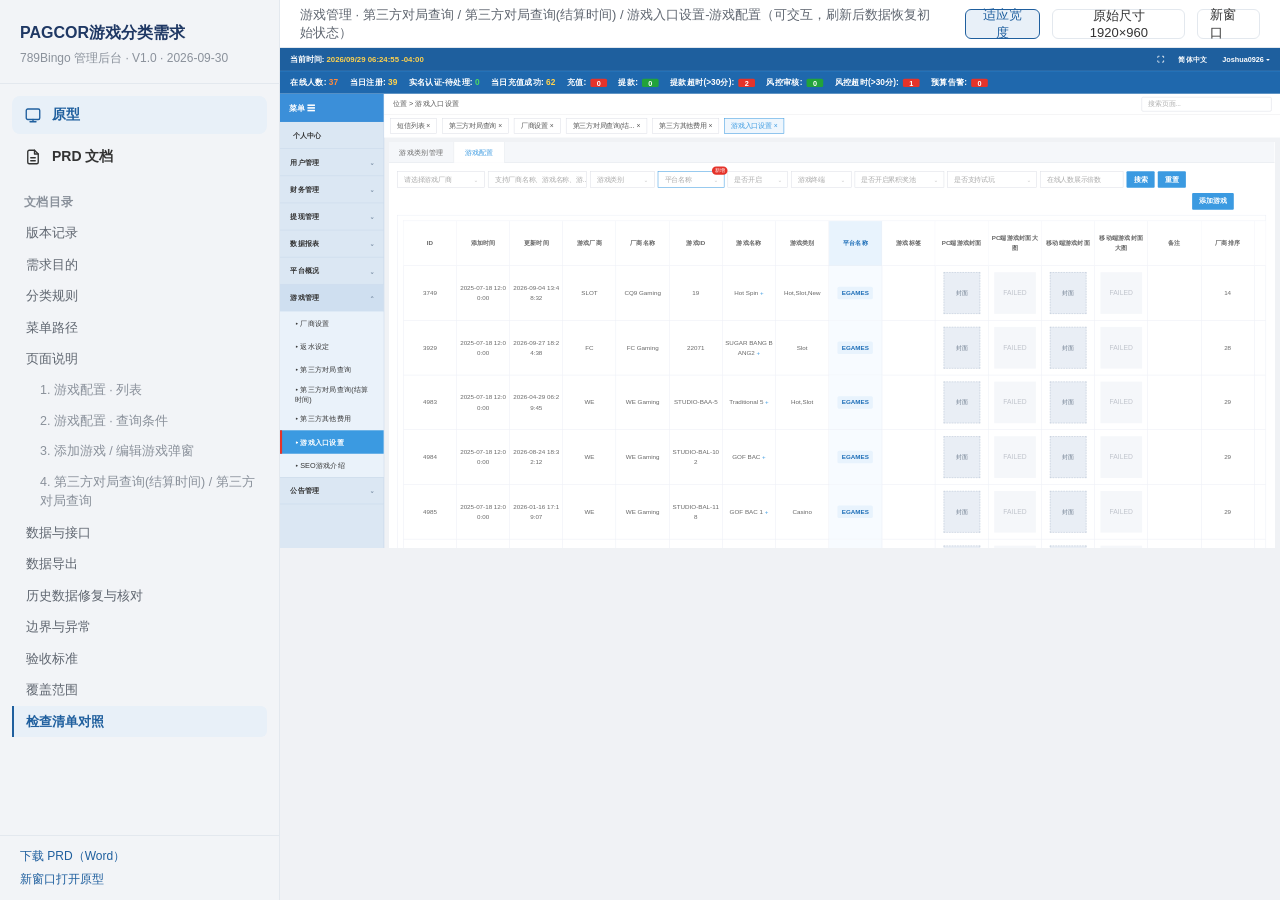
==== commit a3896a78: "v1.0 微调优化" ====
--- a/index.html
+++ b/index.html
@@ -33,7 +33,7 @@
 <main class="main">
   <section class="view" id="view-prototype" aria-label="原型">
     <div class="proto-bar">
-      <span>游戏管理 · 第三方对局查询(结算时间) / 游戏入口设置（可交互，刷新后数据恢复初始状态）</span>
+      <span>游戏管理 · 第三方对局查询 / 第三方对局查询(结算时间) / 游戏入口设置-游戏配置（可交互，刷新后数据恢复初始状态）</span>
       <span class="sp"></span>
       <button type="button" id="fit-btn" class="on">适应宽度</button>
       <button type="button" id="real-btn">原始尺寸 1920×960</button>
@@ -72,15 +72,16 @@
 </tbody>
 </table></div>
 <h2 id="s2">需求目的</h2>
-<p>按 MegaXcess / PAGCOR 最新确认的规则，把游戏的平台分类（平台名称）统一为 NG / eBINGO / EGAMES 三类，并让后台、API、注单、报表、导出和 PAGCOR 报送数据使用同一份分类。</p>
-<ul>
-<li><strong>现状问题</strong>：系统内部分游戏的平台分类与 PAGCOR 规则不一致；后台各处写法也不统一（对局查询用 ng / E-Game / E-Bingo，三方游戏统计用 e-game / ng / e-bingo），影响 PAGCOR 审计抽成对账。</li>
+<p>按 MegaXcess / PAGCOR 最新确认的规则，把游戏的平台分类（平台名称）统一为 NG / eBINGO / EGAMES 三类，并让本次范围内的后台页面、注单和导出使用同一份分类。</p>
+<p><strong>本次范围</strong>：【游戏管理】下的「第三方对局查询」「第三方对局查询(结算时间)」，以及【游戏入口设置 &gt; 游戏配置】。其他菜单（包括数据报表、游戏类别管理）不在本次需求与原型范围内。</p>
+<ul>
+<li><strong>现状问题</strong>：系统内部分游戏的平台分类与 PAGCOR 规则不一致；对局查询的平台名称写法也不统一（ng / E-Game / E-Bingo，并含 Special Game），影响 PAGCOR 审计核对。</li>
 <li><strong>本次目标</strong>：
 <ol type="1">
 <li>全量检查并修正现有游戏的平台分类；</li>
 <li>在【游戏入口设置 &gt; 游戏配置】中新增「平台名称」字段和查询条件，分类按名单自动判定、不能随意改；</li>
-<li>注单、报表、导出、API 统一使用新分类，并对受影响的历史数据做修复和核对；</li>
-<li>后续新增游戏按同一规则归类，避免再次出现分类错误和报表数据迁移。</li>
+<li>两个对局查询页面的注单、筛选和导出统一使用新分类，并对受影响的历史注单做修复和核对；</li>
+<li>后续新增游戏按同一规则归类，避免再次出现分类错误。</li>
 </ol></li>
 <li><strong>原型</strong>：画布「PAGCOR游戏分类需求」，可在 Play 模式下操作全部交互。</li>
 </ul>
@@ -89,7 +90,7 @@
 <ul>
 <li><strong>判定键</strong>：游戏厂商 + 游戏ID。命中 NG 名单 → NG；命中 eBINGO 名单 → eBINGO；都不命中 → EGAMES。不按游戏名称判定（名称可能被运营改或存在同名）。</li>
 <li><strong>名单存储</strong>：作为系统配置表维护，后台不提供修改入口；名单变更需走技术配置 + 审批，并触发一次全量校验。</li>
-<li><strong>写法统一</strong>：后台、API、导出一律使用 <code>NG</code> / <code>eBINGO</code> / <code>EGAMES</code>。</li>
+<li><strong>写法统一</strong>：本次范围内的页面、接口、导出一律使用 <code>NG</code> / <code>eBINGO</code> / <code>EGAMES</code>。</li>
 </ul>
 <p><strong>NG 名单（7 款）</strong></p>
 <div class="table-wrap"><table>
@@ -262,7 +263,7 @@
 <p>名单未注明所属厂商；按上述判定键（游戏厂商 + 游戏ID）逐条核对后写入名单配置表。</p>
 <p>两份名单已按 MegaXcess / PAGCOR 提供的清单逐条复核：游戏名称、游戏ID 均一致，两类游戏版本均为 V. 1；NG 对应游戏大类 NUMERIC GAMES，eBINGO 对应 eBINGO GAMES。</p>
 <h2 id="s4">菜单路径</h2>
-<p>本次改动集中在【游戏管理】，并联动【数据报表】下供 PAGCOR 审计使用的报表。</p>
+<p>本次改动只涉及【游戏管理】下的三个页面。</p>
 <div class="table-wrap"><table>
 <thead>
 <tr class="header">
@@ -290,22 +291,7 @@
 <tr class="even">
 <td>游戏管理 → 第三方对局查询</td>
 <td>同上（按下注时间查询的版本）</td>
-<td>无，按结算时间页同步改</td>
-</tr>
-<tr class="odd">
-<td>数据报表 → 三方游戏统计（e-game / ng / e-bingo）</td>
-<td>三张报表改名为 EGAMES / NG / eBINGO，取数改为按游戏平台名称</td>
-<td>无</td>
-</tr>
-<tr class="even">
-<td>数据报表 → 三方游戏报表（新）、报表下载</td>
-<td>平台分类口径与导出字段同步</td>
-<td>无</td>
-</tr>
-<tr class="odd">
-<td>平台概况 → 用户数据 → 游戏厂商数据</td>
-<td>如有按平台分类的统计，同步口径</td>
-<td>无</td>
+<td>有</td>
 </tr>
 </tbody>
 </table></div>
@@ -376,7 +362,7 @@
 <li><strong>导出</strong>：导出文件包含「平台名称」列，取值与页面一致；按平台名称筛选后导出只含该分类（见「数据导出」）。</li>
 </ul>
 <h2 id="s6">数据与接口</h2>
-<p>分类只有一个来源：名单配置表。游戏表存判定结果，注单存结算时的分类快照，报表、导出、PAGCOR 数据都从注单快照取数，不再各自维护游戏清单。字段名为建议，以技术方案为准。</p>
+<p>分类只有一个来源：名单配置表。游戏表存判定结果，注单存结算时的分类快照，对局查询的页面展示、筛选和导出都从注单快照取数。字段名为建议，以技术方案为准。</p>
 <div class="table-wrap"><table>
 <thead>
 <tr class="header">
@@ -406,14 +392,6 @@
 <td>游戏列表、游戏详情、注单查询返回 <code>platform_category</code>，并支持按它筛选；保存游戏接口服务端校验分类</td>
 </tr>
 <tr class="even">
-<td>对外 / 前台 API</td>
-<td>涉及游戏分类的字段统一为 NG / eBINGO / EGAMES，需技术排查全部调用方</td>
-</tr>
-<tr class="odd">
-<td>三方游戏统计（e-game / ng / e-bingo）</td>
-<td>改为按注单 <code>platform_category</code> 分三张表统计；字段口径不变（游戏类型、供应商、投注、派彩、审计费用，默认真实用户，金额 2 位小数，CSV 进【报表下载】）</td>
-</tr>
-<tr class="even">
 <td>导出</td>
 <td>见下方「数据导出」</td>
 </tr>
@@ -428,7 +406,7 @@
 <li><strong>游戏类别不动</strong>：「游戏类别」（Hot / Slot / Bingo 等，用于前台入口）与「平台名称」（PAGCOR 分类）是两个独立字段，本次不改前者。</li>
 </ul>
 <h2 id="s7">数据导出</h2>
-<p>所有涉及游戏或注单数据的导出都要带上新分类，并与页面、报表口径保持一致。</p>
+<p>本次范围内的导出都要带上新分类，并与页面显示保持一致。</p>
 <div class="table-wrap"><table>
 <thead>
 <tr class="header">
@@ -446,46 +424,29 @@
 <td>同上</td>
 </tr>
 <tr class="odd">
-<td>数据报表 → 三方游戏统计（NG / eBINGO / EGAMES）</td>
-<td>三张报表按注单平台名称分别导出 CSV，生成到【报表下载】；报表名和文件名同步改为 NG / eBINGO / EGAMES</td>
-</tr>
-<tr class="even">
-<td>数据报表 → 三方游戏报表（新）</td>
-<td>导出含游戏维度时，增加「平台名称」列</td>
-</tr>
-<tr class="odd">
-<td>数据报表 → 会员报表（第三方游戏报表）</td>
-<td>按游戏维度导出时，增加「平台名称」列</td>
-</tr>
-<tr class="even">
-<td>数据报表 → 报表下载</td>
-<td>修复前已生成的文件保留不覆盖；修复后重新生成的文件在文件名或备注中标注「分类修正后」</td>
-</tr>
-<tr class="odd">
 <td>游戏管理 → 游戏入口设置 → 游戏配置</td>
 <td>页面没有导出，本次不新增；全量检查所需的游戏分类清单由技术导出（见历史数据修复第 1 步）</td>
 </tr>
 </tbody>
 </table></div>
 <ul>
-<li><strong>取值来源</strong>：注单类导出取注单上的分类快照，游戏类导出取游戏表当前分类；导出时不重新计算。</li>
+<li><strong>取值来源</strong>：对局查询导出取注单上的分类快照，导出时不重新计算。</li>
 <li><strong>字段与写法</strong>：列名统一为「平台名称」，取值只允许 NG / eBINGO / EGAMES，不得出现空值或旧写法。</li>
 <li><strong>口径</strong>：沿用现有导出规则：查询最长 31 天、UTC+8 自然日、过滤测试用户、金额 2 位小数、大数据量走【报表下载】异步生成。</li>
 <li><strong>一致性</strong>：导出行数和合计与页面「查询总计」一致；三类分别导出的合计，应等于不筛选平台名称时的导出合计。</li>
 <li><strong>权限与日志</strong>：导出权限沿用现有配置（查看与导出分开）；导出行为记入【日志管理 &gt; 操作日志】。</li>
 </ul>
 <h2 id="s8">历史数据修复与核对</h2>
-<p>上线后先修游戏配置，再按确认的范围回刷注单和报表，最后与 MegaXcess / PAGCOR 对账。每一步都要留存修改前后清单。</p>
+<p>上线后先修游戏配置，再按确认的范围回刷历史注单，最后核对对局查询数据。每一步都要留存修改前后清单。</p>
 <ol type="1">
 <li><strong>全量检查</strong>：导出全部游戏的「厂商 + 游戏ID + 游戏名称 + 当前分类 + 名单判定分类」，列出不一致清单，交产品和运营确认。</li>
 <li><strong>名单核对</strong>：确认 7 款 NG、13 款 eBINGO 在系统内都能找到对应游戏；找不到的单独列出，不能默认跳过。</li>
 <li><strong>修正游戏配置</strong>：按名单批量更新游戏表 <code>platform_category</code>，其余全部置为 EGAMES；记录操作日志。</li>
 <li><strong>回刷注单</strong>：对确认范围内的历史注单重算分类快照；起始日期由产品与技术确认。</li>
-<li><strong>重生成报表</strong>：重新生成受影响区间的三方游戏统计（NG / eBINGO / EGAMES），旧文件保留不覆盖。</li>
-<li><strong>对账</strong>：按天、按分类比对修复前后的投注、派彩、审计费用；三类合计应保持不变，只是在分类之间转移。差异清单交财务 / 合规与 MegaXcess 确认。</li>
+<li><strong>核对</strong>：按天、按平台名称比对修复前后对局查询的投注、派彩合计；三类合计应保持不变，只是在分类之间转移。差异清单交财务 / 合规确认。</li>
 </ol>
 <ul>
-<li><strong>报表口径</strong>：按本地时区 UTC+8 自然日（0:00:00–23:59:59）统计，过滤测试用户（Test 前缀），金额保留 2 位小数。</li>
+<li><strong>统计口径</strong>：按本地时区 UTC+8 自然日（0:00:00–23:59:59）统计，过滤测试用户（Test 前缀），金额保留 2 位小数。</li>
 <li><strong>执行方式</strong>：脚本先在 QA 环境跑一遍，结果确认后再上生产；生产执行选低峰时段，并准备回滚脚本。</li>
 </ul>
 <h2 id="s9">边界与异常</h2>
@@ -531,7 +492,7 @@
 </tr>
 <tr class="odd">
 <td>跨日注单（下注与结算不在同一天）</td>
-<td>快照以结算写入时为准，报表按现有口径归日</td>
+<td>快照以结算写入时为准，对局查询按现有口径归日</td>
 </tr>
 <tr class="even">
 <td>名单日后变更</td>
@@ -549,22 +510,20 @@
 <li><label><input type="checkbox" />直接调用保存接口提交错误分类被拒绝。</label></li>
 <li><label><input type="checkbox" />厂商新同步的游戏自动得到正确分类。</label></li>
 <li><label><input type="checkbox" />对局查询（下注时间 / 结算时间）的平台名称选项为 NG / eBINGO / EGAMES，没有 Special Game；列表和导出一致。</label></li>
-<li><label><input type="checkbox" />三方游戏统计三张报表按新分类取数；修复前后同一天三类合计的投注、派彩、审计费用不变。</label></li>
-<li><label><input type="checkbox" />后台、API、注单、报表、导出的分类写法全部为 NG / eBINGO / EGAMES。</label></li>
+<li><label><input type="checkbox" />本次范围内页面、注单、导出的分类写法全部为 NG / eBINGO / EGAMES。</label></li>
 <li><label><input type="checkbox" />涉及的数据修改和游戏编辑都有操作日志（操作账号、时间、修改前后值）。</label></li>
 <li><label><input type="checkbox" />各导出文件都有「平台名称」列，取值只有 NG / eBINGO / EGAMES，与页面显示一致。</label></li>
 <li><label><input type="checkbox" />按平台名称筛选后导出，文件只含该分类数据；三类导出合计等于不筛选时的导出合计。</label></li>
-<li><label><input type="checkbox" />修复后重新生成的三方游戏统计文件在【报表下载】中可区分，修复前的文件保留。</label></li>
 </ul>
 <h2 id="s11">覆盖范围</h2>
 <ul>
-<li><strong>管理后台</strong>（PC）：游戏配置、对局查询、三方游戏统计及相关导出。</li>
-<li><strong>服务端</strong>：名单配置、游戏表、厂商同步、注单、报表任务、API。</li>
+<li><strong>管理后台</strong>（PC）：第三方对局查询、第三方对局查询(结算时间)、游戏入口设置 &gt; 游戏配置，以及两个对局查询页面的导出。</li>
+<li><strong>服务端</strong>：名单配置、游戏表、厂商同步、注单、上述页面的后台接口。</li>
 <li><strong>C 端</strong>（H5 / PC / PWA / Android APP / iOS / Maya · Glife 小程序）：无页面改动，前台游戏入口仍按「游戏类别」展示。若前台接口返回了分类字段，需确认没有依赖旧取值。</li>
-<li><strong>代理后台</strong>：如报表按平台分类统计，需同步口径（待确认）。</li>
+<li><strong>不在本次范围</strong>：数据报表（含三方游戏统计）、游戏类别管理及其他菜单。</li>
 </ul>
 <h2 id="s12">检查清单对照</h2>
-<p>对照知识库第 18 章检查清单：本需求涉及合规、报表、时区、数据查询、操作日志与权限、覆盖端 6 项；不涉及 KYC、账号状态、活动配置、营销费用、账变通知、流水提现、充值渠道、风控。</p>
+<p>对照知识库第 18 章检查清单：本需求涉及合规、时区、数据查询、操作日志与权限、覆盖端 5 项；不涉及 KYC、账号状态、活动配置、营销费用、账变通知、流水提现、充值渠道、风控。</p>
 <div class="table-wrap"><table>
 <thead>
 <tr class="header">
@@ -579,11 +538,11 @@
 </tr>
 <tr class="even">
 <td>3 NDRP / PAGCOR 合规</td>
-<td>核心：分类需与 MegaXcess / PAGCOR 名单一致，影响审计抽成报表</td>
+<td>核心：分类需与 MegaXcess / PAGCOR 名单一致，影响 PAGCOR 审计核对</td>
 </tr>
 <tr class="odd">
 <td>11 时区与时间</td>
-<td>报表按 UTC+8 自然日；后台显示时间为 −04:00</td>
+<td>对局查询按 UTC+8 自然日统计；后台显示时间为 −04:00</td>
 </tr>
 <tr class="even">
 <td>12 数据查询</td>
